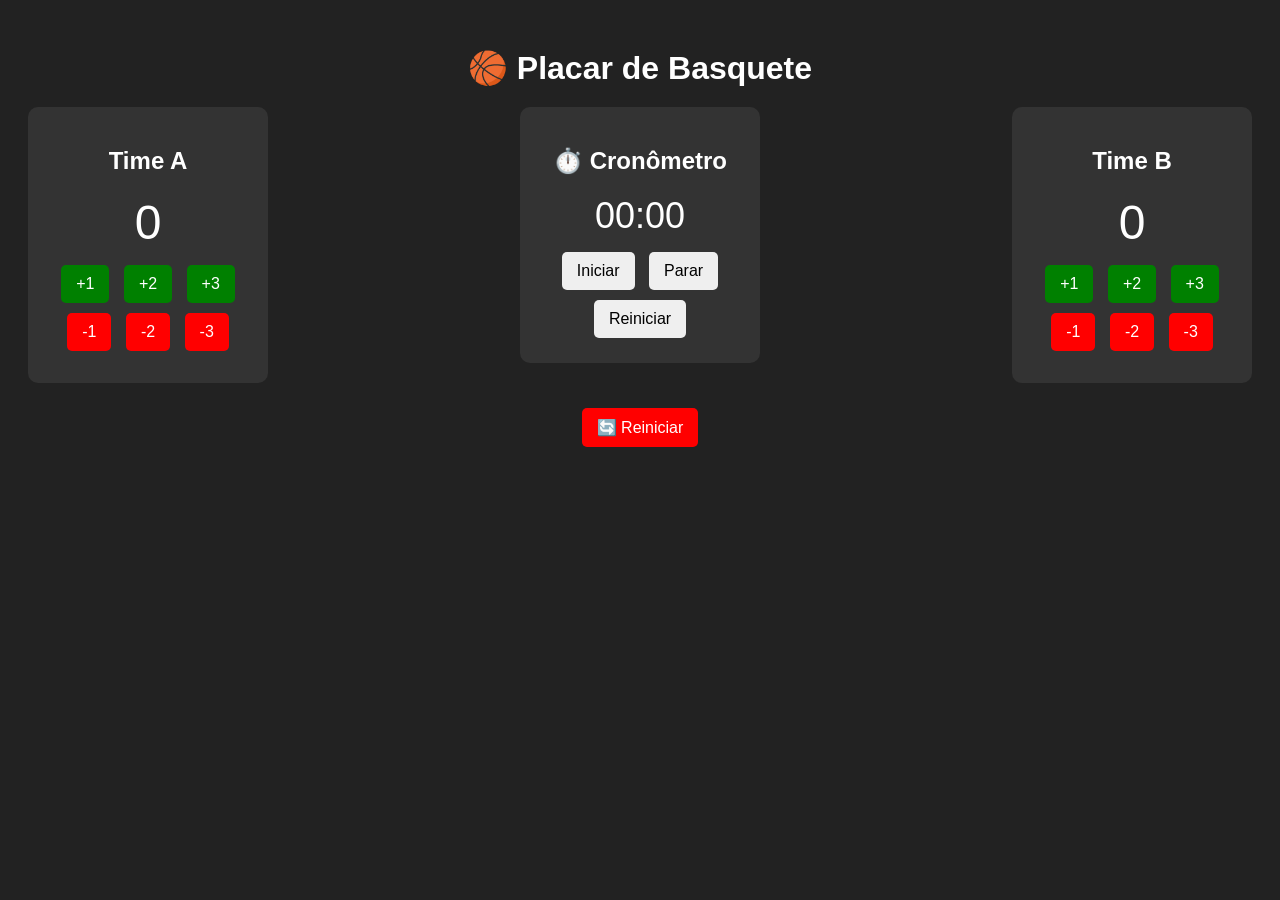
==== placarB.html @ 94d16801 "Cronometro e diminuição do placar" ====
<!DOCTYPE html>
<html lang="pt-BR">
<head>
<meta charset="UTF-8">
<meta name="viewport" content="width=device-width, initial-scale=1.0">
<title>Placar de Basquete</title>
<style>
    body {
        font-family: Arial, sans-serif;
        background: #222;
        color: white;
        text-align: center;
        padding: 20px;
    }
    h1 {
        margin-bottom: 20px;
    }
    .scoreboard {
        display: flex;
        justify-content: center;
        gap: 50px;
        margin-bottom: 20px;
    }
    .team {
        background: #333;
        padding: 20px;
        border-radius: 10px;
        width: 200px;
    }
    .score {
        font-size: 48px;
        margin: 10px 0;
    }
    button {
        margin: 5px;
        padding: 10px 15px;
        font-size: 16px;
        border: none;
        border-radius: 5px;
        cursor: pointer;
    }
    button:hover {
        opacity: 0.8;
    }
    .reset {
        background: red;
        color: white;
    }
    .add {
        background: green;
        color: white;
    }
    .remove {
        background: red;
        color: white;
    }
    .timer {
        background: #333;
        padding: 20px;
        border-radius: 10px;
        width: 200px;
        margin: 0 auto 20px;
    }
    #timer {
        font-size: 36px;
        margin: 10px 0;
    }
    
</style>
</head>
<body>

<h1>🏀 Placar de Basquete</h1>
<div class="scoreboard">
    <div class="team" id="teamA">
        <h2>Time A</h2>
        <div class="score" id="scoreA">0</div>
        <button class="add" onclick="addPoints('A', 1)">+1</button>
        <button class="add" onclick="addPoints('A', 2)">+2</button>
        <button class="add" onclick="addPoints('A', 3)">+3</button>
        <button class="remove" onclick="addPoints('A', -1)">-1</button>
        <button class="remove" onclick="addPoints('A', -2)">-2</button>
        <button class="remove" onclick="addPoints('A', -3)">-3</button>
    </div>

<div class="timer">
    <h2>⏱️ Cronômetro</h2>
    <div id="timer">00:00</div>
    <button onclick="startTimer()">Iniciar</button>
    <button onclick="stopTimer()">Parar</button>
    <button onclick="resetTimer()">Reiniciar</button>
</div>

    <div class="team" id="teamB">
        <h2>Time B</h2>
        <div class="score" id="scoreB">0</div>
        <button class="add" onclick="addPoints('B', 1)">+1</button>
        <button class="add" onclick="addPoints('B', 2)">+2</button>
        <button class="add" onclick="addPoints('B', 3)">+3</button> 
        <button class="remove" onclick="addPoints('B', -1)">-1</button>
        <button class="remove" onclick="addPoints('B', -2)">-2</button>
        <button class="remove" onclick="addPoints('B', -3)">-3</button>
    </div>
</div>

<button class="reset" onclick="resetScore()">🔄 Reiniciar</button>

<script>
    // Placar inicial
    let scoreA = 0;
    let scoreB = 0;

    // Função para adicionar pontos
    function addPoints(team, points) {
        if (team === 'A' && scoreA + points >= 0) {
            scoreA += points;
            document.getElementById('scoreA').textContent = scoreA;
        } else if (team === 'B' && scoreB + points >= 0) {
            scoreB += points;
            document.getElementById('scoreB').textContent = scoreB;
        }
    }

    // Função para reiniciar o placar
    function resetScore() {
        scoreA = 0;
        scoreB = 0;
        document.getElementById('scoreA').textContent = scoreA;
        document.getElementById('scoreB').textContent = scoreB;
    }

    function startTimer() {
        if (!timerInterval) {
            timerInterval = setInterval(updateTimer, 1000);
        }
    }
    function stopTimer() {
        clearInterval(timerInterval);
        timerInterval = null;
    }
    function resetTimer() {
        stopTimer();
        timerSeconds = 0;
        document.getElementById('timer').textContent = '00:00';
    }   
    let timerInterval = null;
    let timerSeconds = 0;
    function updateTimer() {
        timerSeconds++;
        const minutes = Math.floor(timerSeconds / 60).toString().padStart(2, '0');
        const seconds = (timerSeconds % 60).toString().padStart(2, '0');
        document.getElementById('timer').textContent = `${minutes}:${seconds}`;
    }

</script>

</body>
</html>
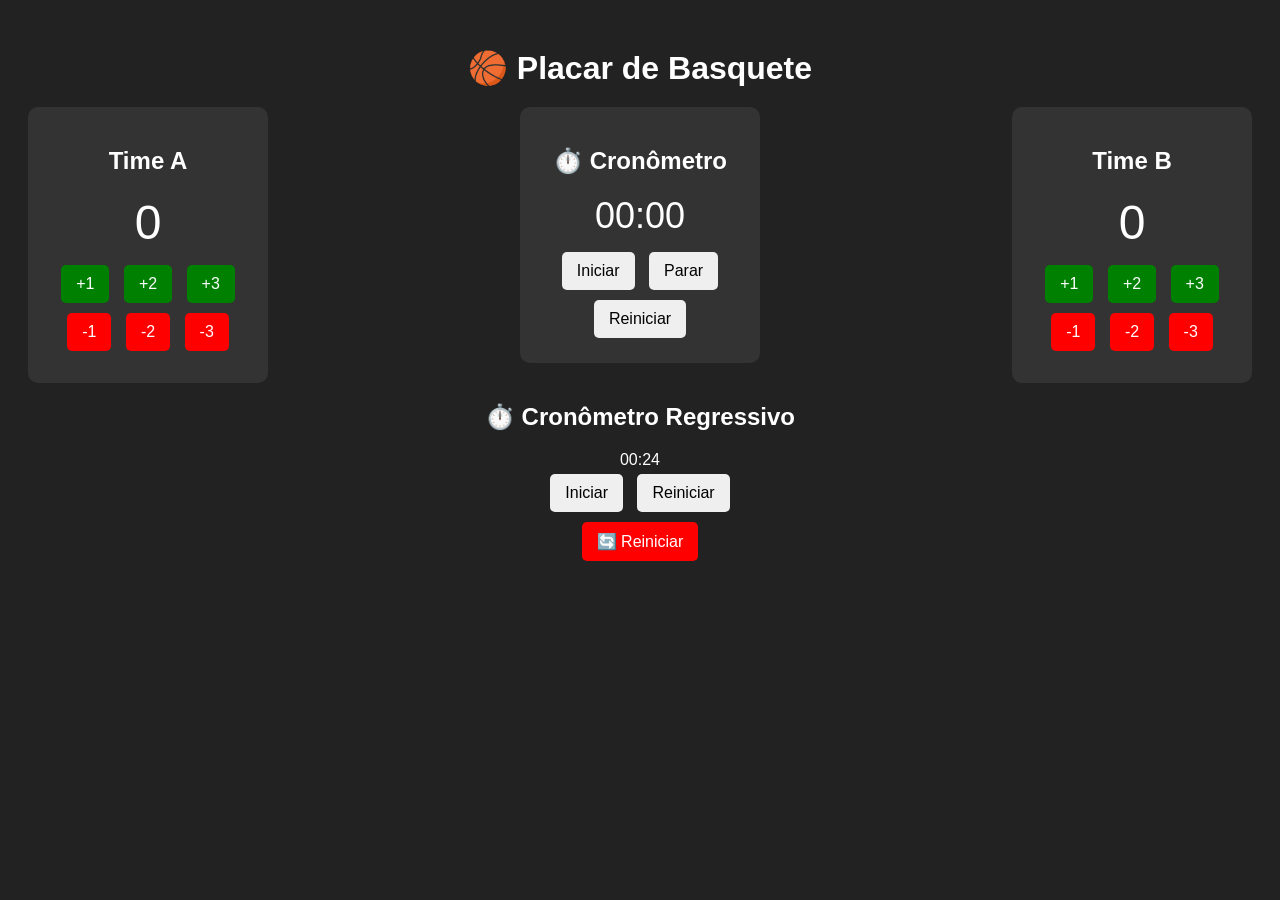
==== commit 8ae1b7a9: "Adicionar cronometo regressivo" ====
--- a/placarB.html
+++ b/placarB.html
@@ -1,158 +1,218 @@
 <!DOCTYPE html>
 <html lang="pt-BR">
+
 <head>
-<meta charset="UTF-8">
-<meta name="viewport" content="width=device-width, initial-scale=1.0">
-<title>Placar de Basquete</title>
-<style>
-    body {
-        font-family: Arial, sans-serif;
-        background: #222;
-        color: white;
-        text-align: center;
-        padding: 20px;
-    }
-    h1 {
-        margin-bottom: 20px;
-    }
-    .scoreboard {
-        display: flex;
-        justify-content: center;
-        gap: 50px;
-        margin-bottom: 20px;
-    }
-    .team {
-        background: #333;
-        padding: 20px;
-        border-radius: 10px;
-        width: 200px;
-    }
-    .score {
-        font-size: 48px;
-        margin: 10px 0;
-    }
-    button {
-        margin: 5px;
-        padding: 10px 15px;
-        font-size: 16px;
-        border: none;
-        border-radius: 5px;
-        cursor: pointer;
-    }
-    button:hover {
-        opacity: 0.8;
-    }
-    .reset {
-        background: red;
-        color: white;
-    }
-    .add {
-        background: green;
-        color: white;
-    }
-    .remove {
-        background: red;
-        color: white;
-    }
-    .timer {
-        background: #333;
-        padding: 20px;
-        border-radius: 10px;
-        width: 200px;
-        margin: 0 auto 20px;
-    }
-    #timer {
-        font-size: 36px;
-        margin: 10px 0;
-    }
-    
-</style>
+    <meta charset="UTF-8">
+    <meta name="viewport" content="width=device-width, initial-scale=1.0">
+    <title>Placar de Basquete</title>
+    <style>
+        body {
+            font-family: Arial, sans-serif;
+            background: #222;
+            color: white;
+            text-align: center;
+            padding: 20px;
+        }
+
+        h1 {
+            margin-bottom: 20px;
+        }
+
+        .scoreboard {
+            display: flex;
+            justify-content: center;
+            gap: 50px;
+            margin-bottom: 20px;
+        }
+
+        .team {
+            background: #333;
+            padding: 20px;
+            border-radius: 10px;
+            width: 200px;
+        }
+
+        .score {
+            font-size: 48px;
+            margin: 10px 0;
+        }
+
+        button {
+            margin: 5px;
+            padding: 10px 15px;
+            font-size: 16px;
+            border: none;
+            border-radius: 5px;
+            cursor: pointer;
+        }
+
+        button:hover {
+            opacity: 0.8;
+        }
+
+        .reset {
+            background: red;
+            color: white;
+        }
+
+        .add {
+            background: green;
+            color: white;
+        }
+
+        .remove {
+            background: red;
+            color: white;
+        }
+
+        .timer {
+            background: #333;
+            padding: 20px;
+            border-radius: 10px;
+            width: 200px;
+            margin: 0 auto 20px;
+        }
+
+        #timer {
+            font-size: 36px;
+            margin: 10px 0;
+        }
+    </style>
 </head>
+
 <body>
 
-<h1>🏀 Placar de Basquete</h1>
-<div class="scoreboard">
-    <div class="team" id="teamA">
-        <h2>Time A</h2>
-        <div class="score" id="scoreA">0</div>
-        <button class="add" onclick="addPoints('A', 1)">+1</button>
-        <button class="add" onclick="addPoints('A', 2)">+2</button>
-        <button class="add" onclick="addPoints('A', 3)">+3</button>
-        <button class="remove" onclick="addPoints('A', -1)">-1</button>
-        <button class="remove" onclick="addPoints('A', -2)">-2</button>
-        <button class="remove" onclick="addPoints('A', -3)">-3</button>
+    <h1>🏀 Placar de Basquete</h1>
+    <div class="scoreboard">
+        <div class="team" id="teamA">
+            <h2>Time A</h2>
+            <div class="score" id="scoreA">0</div>
+            <button class="add" onclick="addPoints('A', 1)">+1</button>
+            <button class="add" onclick="addPoints('A', 2)">+2</button>
+            <button class="add" onclick="addPoints('A', 3)">+3</button>
+            <button class="remove" onclick="addPoints('A', -1)">-1</button>
+            <button class="remove" onclick="addPoints('A', -2)">-2</button>
+            <button class="remove" onclick="addPoints('A', -3)">-3</button>
+        </div>
+
+        <div class="timer">
+            <h2>⏱️ Cronômetro</h2>
+            <div id="timer">00:00</div>
+            <button onclick="startTimer()">Iniciar</button>
+            <button onclick="stopTimer()">Parar</button>
+            <button onclick="resetTimer()">Reiniciar</button>
+        </div>
+
+        <div class="team" id="teamB">
+            <h2>Time B</h2>
+            <div class="score" id="scoreB">0</div>
+            <button class="add" onclick="addPoints('B', 1)">+1</button>
+            <button class="add" onclick="addPoints('B', 2)">+2</button>
+            <button class="add" onclick="addPoints('B', 3)">+3</button>
+            <button class="remove" onclick="addPoints('B', -1)">-1</button>
+            <button class="remove" onclick="addPoints('B', -2)">-2</button>
+            <button class="remove" onclick="addPoints('B', -3)">-3</button>
+        </div>
+
+
     </div>
-
-<div class="timer">
-    <h2>⏱️ Cronômetro</h2>
-    <div id="timer">00:00</div>
-    <button onclick="startTimer()">Iniciar</button>
-    <button onclick="stopTimer()">Parar</button>
-    <button onclick="resetTimer()">Reiniciar</button>
-</div>
-
-    <div class="team" id="teamB">
-        <h2>Time B</h2>
-        <div class="score" id="scoreB">0</div>
-        <button class="add" onclick="addPoints('B', 1)">+1</button>
-        <button class="add" onclick="addPoints('B', 2)">+2</button>
-        <button class="add" onclick="addPoints('B', 3)">+3</button> 
-        <button class="remove" onclick="addPoints('B', -1)">-1</button>
-        <button class="remove" onclick="addPoints('B', -2)">-2</button>
-        <button class="remove" onclick="addPoints('B', -3)">-3</button>
+    <div class="cronometro-regressivo24">
+        <h2>⏱️ Cronômetro Regressivo</h2>
+        <div id="timer-regressivo">00:24</div>
+        <button id="toggle-timer-regressivo" onclick="toggleTimerRegressivo()">Iniciar</button>
+        <button onclick="resetTimerRegressivo()">Reiniciar</button>
+
     </div>
-</div>
-
-<button class="reset" onclick="resetScore()">🔄 Reiniciar</button>
-
-<script>
-    // Placar inicial
-    let scoreA = 0;
-    let scoreB = 0;
-
-    // Função para adicionar pontos
-    function addPoints(team, points) {
-        if (team === 'A' && scoreA + points >= 0) {
-            scoreA += points;
+    <button class="reset" onclick="resetScore()">🔄 Reiniciar</button>
+
+    <script>
+        // Placar inicial
+        let scoreA = 0;
+        let scoreB = 0;
+
+        // Função para adicionar pontos
+        function addPoints(team, points) {
+            if (team === 'A' && scoreA + points >= 0) {
+                scoreA += points;
+                document.getElementById('scoreA').textContent = scoreA;
+            } else if (team === 'B' && scoreB + points >= 0) {
+                scoreB += points;
+                document.getElementById('scoreB').textContent = scoreB;
+            }
+        }
+
+        // Função para reiniciar o placar
+        function resetScore() {
+            scoreA = 0;
+            scoreB = 0;
             document.getElementById('scoreA').textContent = scoreA;
-        } else if (team === 'B' && scoreB + points >= 0) {
-            scoreB += points;
             document.getElementById('scoreB').textContent = scoreB;
         }
-    }
-
-    // Função para reiniciar o placar
-    function resetScore() {
-        scoreA = 0;
-        scoreB = 0;
-        document.getElementById('scoreA').textContent = scoreA;
-        document.getElementById('scoreB').textContent = scoreB;
-    }
-
-    function startTimer() {
-        if (!timerInterval) {
-            timerInterval = setInterval(updateTimer, 1000);
-        }
-    }
-    function stopTimer() {
-        clearInterval(timerInterval);
-        timerInterval = null;
-    }
-    function resetTimer() {
-        stopTimer();
-        timerSeconds = 0;
-        document.getElementById('timer').textContent = '00:00';
-    }   
-    let timerInterval = null;
-    let timerSeconds = 0;
-    function updateTimer() {
-        timerSeconds++;
-        const minutes = Math.floor(timerSeconds / 60).toString().padStart(2, '0');
-        const seconds = (timerSeconds % 60).toString().padStart(2, '0');
-        document.getElementById('timer').textContent = `${minutes}:${seconds}`;
-    }
-
-</script>
+
+        function startTimer() {
+            if (!timerInterval) {
+                timerInterval = setInterval(updateTimer, 1000);
+            }
+        }
+        function stopTimer() {
+            clearInterval(timerInterval);
+            timerInterval = null;
+        }
+        function resetTimer() {
+            stopTimer();
+            timerSeconds = 0;
+            document.getElementById('timer').textContent = '00:00';
+        }
+        let timerInterval = null;
+        let timerSeconds = 0;
+        function updateTimer() {
+            timerSeconds++;
+            const minutes = Math.floor(timerSeconds / 60).toString().padStart(2, '0');
+            const seconds = (timerSeconds % 60).toString().padStart(2, '0');
+            document.getElementById('timer').textContent = `${minutes}:${seconds}`;
+        }
+        let timerRegressivoInterval = null;
+        let timerRegressivoSeconds = 24;
+        function toggleTimerRegressivo() {
+            const button = document.getElementById('toggle-timer-regressivo');
+            if (timerRegressivoInterval) {
+                stopTimerRegressivo();
+                button.textContent = 'Iniciar';
+            } else if (timerRegressivoSeconds > 0) {
+                timerRegressivoInterval = setInterval(updateTimerRegressivo, 1000);
+                button.textContent = 'Parar';
+            }
+        }
+        function stopTimerRegressivo() {
+            clearInterval(timerRegressivoInterval);
+            timerRegressivoInterval = null;
+        }
+        function resetTimerRegressivo() {
+            stopTimerRegressivo();
+            timerRegressivoSeconds = 24;
+            document.getElementById('timer-regressivo').textContent = '00:24';
+            document.getElementById('toggle-timer-regressivo').textContent = 'Iniciar';
+        }
+        function updateTimerRegressivo() {
+            if (timerRegressivoSeconds <= 0) {
+                stopTimerRegressivo();
+                document.getElementById('toggle-timer-regressivo').textContent = 'Iniciar';
+                alert('Tempo esgotado!');
+                return;
+            }
+            timerRegressivoSeconds--;
+            const minutes = Math.floor(timerRegressivoSeconds / 60).toString().padStart(2, '0');
+            const seconds = (timerRegressivoSeconds % 60).toString().padStart(2, '0');
+            document.getElementById('timer-regressivo').textContent = `${minutes}:${seconds}`;
+            if (timerRegressivoSeconds === 0) {
+                stopTimerRegressivo();
+                document.getElementById('toggle-timer-regressivo').textContent = 'Iniciar';
+                alert('Tempo esgotado!');
+            }
+        }
+
+    </script>
 
 </body>
+
 </html>
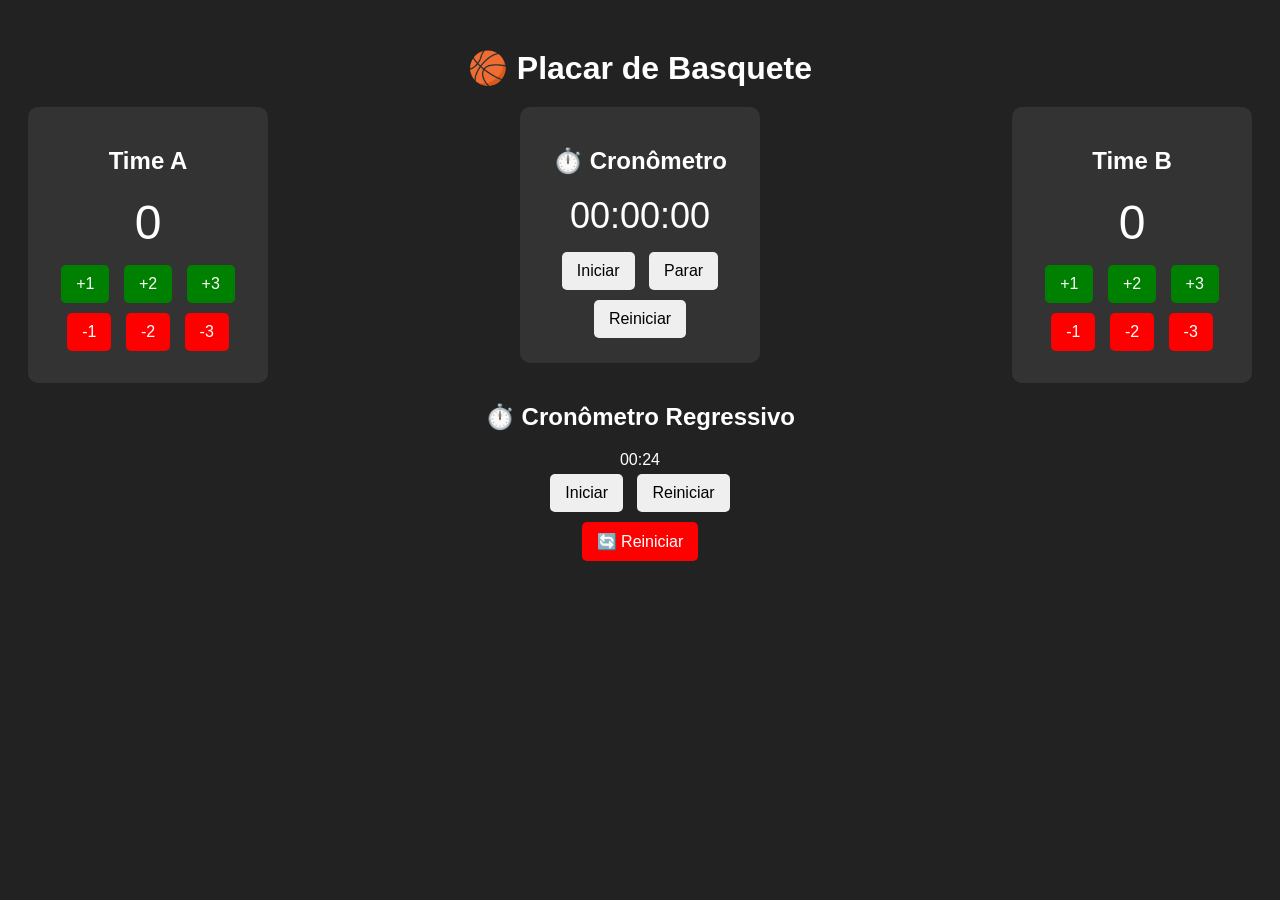
==== commit e52fb26e: "Adição de hora no cronometro" ====
--- a/placarB.html
+++ b/placarB.html
@@ -97,7 +97,7 @@
 
         <div class="timer">
             <h2>⏱️ Cronômetro</h2>
-            <div id="timer">00:00</div>
+            <div id="timer">00:00:00</div>
             <button onclick="startTimer()">Iniciar</button>
             <button onclick="stopTimer()">Parar</button>
             <button onclick="resetTimer()">Reiniciar</button>
@@ -161,15 +161,16 @@
         function resetTimer() {
             stopTimer();
             timerSeconds = 0;
-            document.getElementById('timer').textContent = '00:00';
+            document.getElementById('timer').textContent = '00:00:00';
         }
         let timerInterval = null;
         let timerSeconds = 0;
         function updateTimer() {
             timerSeconds++;
+            const hours = Math.floor(timerSeconds / 3600).toString().padStart(2, '0');
             const minutes = Math.floor(timerSeconds / 60).toString().padStart(2, '0');
             const seconds = (timerSeconds % 60).toString().padStart(2, '0');
-            document.getElementById('timer').textContent = `${minutes}:${seconds}`;
+            document.getElementById('timer').textContent = `${hours}:${minutes}:${seconds}`;
         }
         let timerRegressivoInterval = null;
         let timerRegressivoSeconds = 24;
@@ -194,21 +195,13 @@
             document.getElementById('toggle-timer-regressivo').textContent = 'Iniciar';
         }
         function updateTimerRegressivo() {
-            if (timerRegressivoSeconds <= 0) {
-                stopTimerRegressivo();
-                document.getElementById('toggle-timer-regressivo').textContent = 'Iniciar';
-                alert('Tempo esgotado!');
-                return;
-            }
             timerRegressivoSeconds--;
+            if (timerRegressivoSeconds < 0) {
+                timerRegressivoSeconds = 24;
+            }
             const minutes = Math.floor(timerRegressivoSeconds / 60).toString().padStart(2, '0');
             const seconds = (timerRegressivoSeconds % 60).toString().padStart(2, '0');
             document.getElementById('timer-regressivo').textContent = `${minutes}:${seconds}`;
-            if (timerRegressivoSeconds === 0) {
-                stopTimerRegressivo();
-                document.getElementById('toggle-timer-regressivo').textContent = 'Iniciar';
-                alert('Tempo esgotado!');
-            }
         }
 
     </script>
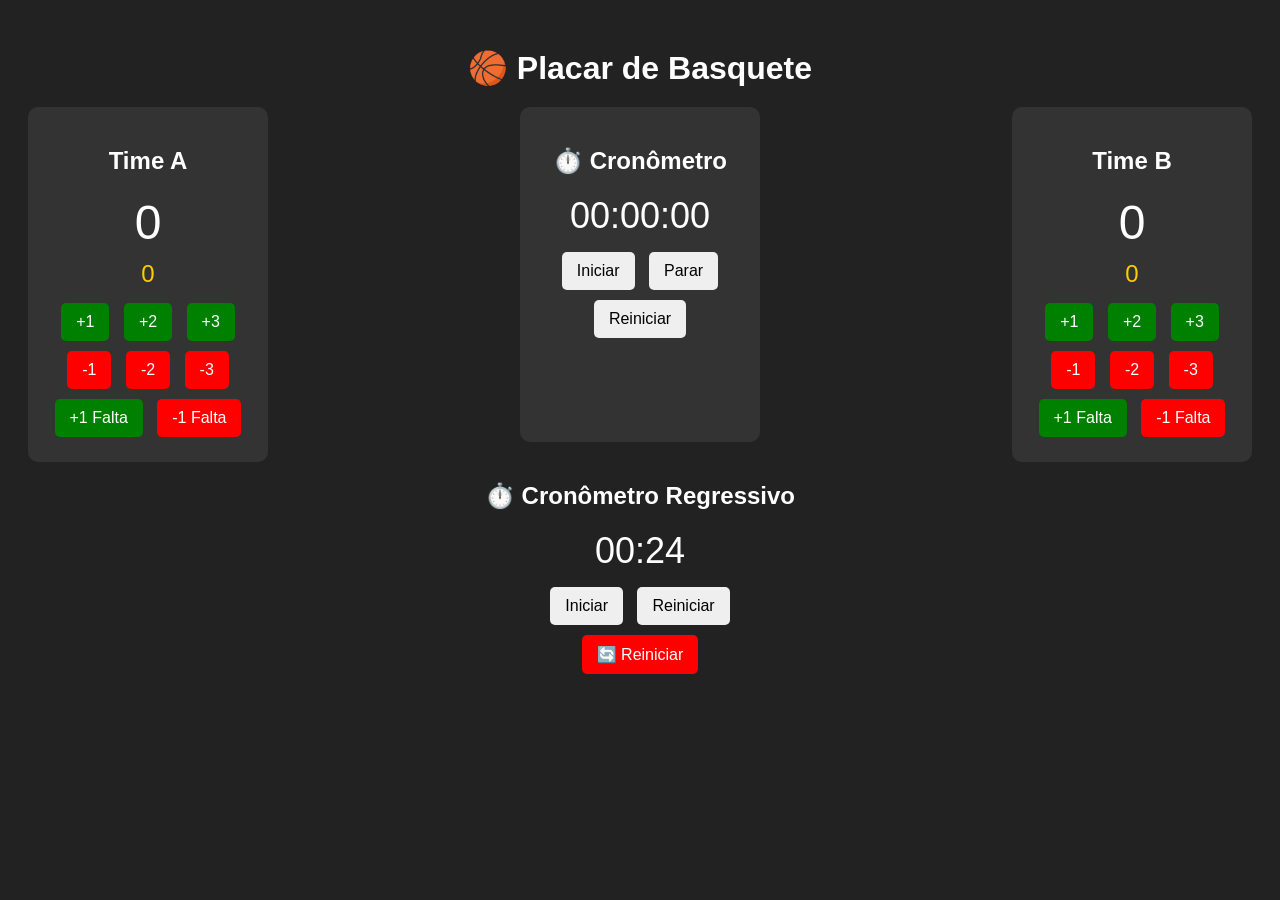
==== commit 78655ea4: "Refactor HTML structure and add accessibility features; create separate CSS and JavaScript files for" ====
--- a/placarB.html
+++ b/placarB.html
@@ -5,79 +5,7 @@
     <meta charset="UTF-8">
     <meta name="viewport" content="width=device-width, initial-scale=1.0">
     <title>Placar de Basquete</title>
-    <style>
-        body {
-            font-family: Arial, sans-serif;
-            background: #222;
-            color: white;
-            text-align: center;
-            padding: 20px;
-        }
-
-        h1 {
-            margin-bottom: 20px;
-        }
-
-        .scoreboard {
-            display: flex;
-            justify-content: center;
-            gap: 50px;
-            margin-bottom: 20px;
-        }
-
-        .team {
-            background: #333;
-            padding: 20px;
-            border-radius: 10px;
-            width: 200px;
-        }
-
-        .score {
-            font-size: 48px;
-            margin: 10px 0;
-        }
-
-        button {
-            margin: 5px;
-            padding: 10px 15px;
-            font-size: 16px;
-            border: none;
-            border-radius: 5px;
-            cursor: pointer;
-        }
-
-        button:hover {
-            opacity: 0.8;
-        }
-
-        .reset {
-            background: red;
-            color: white;
-        }
-
-        .add {
-            background: green;
-            color: white;
-        }
-
-        .remove {
-            background: red;
-            color: white;
-        }
-
-        .timer {
-            background: #333;
-            padding: 20px;
-            border-radius: 10px;
-            width: 200px;
-            margin: 0 auto 20px;
-        }
-
-        #timer {
-            font-size: 36px;
-            margin: 10px 0;
-        }
-    </style>
+    <link rel="stylesheet" href="styles.css">
 </head>
 
 <body>
@@ -85,126 +13,52 @@
     <h1>🏀 Placar de Basquete</h1>
     <div class="scoreboard">
         <div class="team" id="teamA">
-            <h2>Time A</h2>
-            <div class="score" id="scoreA">0</div>
-            <button class="add" onclick="addPoints('A', 1)">+1</button>
-            <button class="add" onclick="addPoints('A', 2)">+2</button>
-            <button class="add" onclick="addPoints('A', 3)">+3</button>
-            <button class="remove" onclick="addPoints('A', -1)">-1</button>
-            <button class="remove" onclick="addPoints('A', -2)">-2</button>
-            <button class="remove" onclick="addPoints('A', -3)">-3</button>
+            <h2 id="teamA-name" class="team-name" onclick="editTeamName('A')" role="button" tabindex="0">Time A</h2>
+            <input id="teamA-input" class="team-name-input" type="text" onkeydown="handleTeamNameKey(event, 'A')" onblur="saveTeamName('A')" aria-label="Editar nome do Time A" />
+            <div class="score" id="scoreA" aria-label="Pontuação do Time A">0</div>
+            <div class="fouls" id="foulsA" aria-label="Faltas do Time A">0</div>
+            <button class="add" onclick="addPoints('A', 1)" aria-label="Adicionar 1 ponto ao Time A">+1</button>
+            <button class="add" onclick="addPoints('A', 2)" aria-label="Adicionar 2 pontos ao Time A">+2</button>
+            <button class="add" onclick="addPoints('A', 3)" aria-label="Adicionar 3 pontos ao Time A">+3</button>
+            <button class="remove" onclick="addPoints('A', -1)" aria-label="Remover 1 ponto do Time A">-1</button>
+            <button class="remove" onclick="addPoints('A', -2)" aria-label="Remover 2 pontos do Time A">-2</button>
+            <button class="remove" onclick="addPoints('A', -3)" aria-label="Remover 3 pontos do Time A">-3</button>
+            <button class="add" onclick="addFouls('A', 1)" aria-label="Adicionar 1 falta ao Time A">+1 Falta</button>
+            <button class="remove" onclick="addFouls('A', -1)" aria-label="Remover 1 falta do Time A">-1 Falta</button>
         </div>
 
         <div class="timer">
             <h2>⏱️ Cronômetro</h2>
-            <div id="timer">00:00:00</div>
-            <button onclick="startTimer()">Iniciar</button>
-            <button onclick="stopTimer()">Parar</button>
-            <button onclick="resetTimer()">Reiniciar</button>
+            <div id="timer" aria-label="Tempo decorrido">00:00:00</div>
+            <button onclick="startTimer()" aria-label="Iniciar cronômetro">Iniciar</button>
+            <button onclick="stopTimer()" aria-label="Parar cronômetro">Parar</button>
+            <button onclick="resetTimer()" aria-label="Reiniciar cronômetro">Reiniciar</button>
         </div>
 
         <div class="team" id="teamB">
-            <h2>Time B</h2>
-            <div class="score" id="scoreB">0</div>
-            <button class="add" onclick="addPoints('B', 1)">+1</button>
-            <button class="add" onclick="addPoints('B', 2)">+2</button>
-            <button class="add" onclick="addPoints('B', 3)">+3</button>
-            <button class="remove" onclick="addPoints('B', -1)">-1</button>
-            <button class="remove" onclick="addPoints('B', -2)">-2</button>
-            <button class="remove" onclick="addPoints('B', -3)">-3</button>
+            <h2 id="teamB-name" class="team-name" onclick="editTeamName('B')" role="button" tabindex="0">Time B</h2>
+            <input id="teamB-input" class="team-name-input" type="text" onkeydown="handleTeamNameKey(event, 'B')" onblur="saveTeamName('B')" aria-label="Editar nome do Time B" />
+            <div class="score" id="scoreB" aria-label="Pontuação do Time B">0</div>
+            <div class="fouls" id="foulsB" aria-label="Faltas do Time B">0</div>
+            <button class="add" onclick="addPoints('B', 1)" aria-label="Adicionar 1 ponto ao Time B">+1</button>
+            <button class="add" onclick="addPoints('B', 2)" aria-label="Adicionar 2 pontos ao Time B">+2</button>
+            <button class="add" onclick="addPoints('B', 3)" aria-label="Adicionar 3 pontos ao Time B">+3</button>
+            <button class="remove" onclick="addPoints('B', -1)" aria-label="Remover 1 ponto do Time B">-1</button>
+            <button class="remove" onclick="addPoints('B', -2)" aria-label="Remover 2 pontos do Time B">-2</button>
+            <button class="remove" onclick="addPoints('B', -3)" aria-label="Remover 3 pontos do Time B">-3</button>
+            <button class="add" onclick="addFouls('B', 1)" aria-label="Adicionar 1 falta ao Time B">+1 Falta</button>
+            <button class="remove" onclick="addFouls('B', -1)" aria-label="Remover 1 falta do Time B">-1 Falta</button>
         </div>
-
-
     </div>
     <div class="cronometro-regressivo24">
         <h2>⏱️ Cronômetro Regressivo</h2>
-        <div id="timer-regressivo">00:24</div>
-        <button id="toggle-timer-regressivo" onclick="toggleTimerRegressivo()">Iniciar</button>
-        <button onclick="resetTimerRegressivo()">Reiniciar</button>
+        <div id="timer-regressivo" aria-label="Tempo restante">00:24</div>
+        <button id="toggle-timer-regressivo" onclick="toggleTimerRegressivo()" aria-label="Alternar cronômetro regressivo">Iniciar</button>
+        <button onclick="resetTimerRegressivo()" aria-label="Reiniciar cronômetro regressivo">Reiniciar</button>
+    </div>
+    <button class="reset" onclick="resetScore()" aria-label="Reiniciar placar">🔄 Reiniciar</button>
 
-    </div>
-    <button class="reset" onclick="resetScore()">🔄 Reiniciar</button>
-
-    <script>
-        // Placar inicial
-        let scoreA = 0;
-        let scoreB = 0;
-
-        // Função para adicionar pontos
-        function addPoints(team, points) {
-            if (team === 'A' && scoreA + points >= 0) {
-                scoreA += points;
-                document.getElementById('scoreA').textContent = scoreA;
-            } else if (team === 'B' && scoreB + points >= 0) {
-                scoreB += points;
-                document.getElementById('scoreB').textContent = scoreB;
-            }
-        }
-
-        // Função para reiniciar o placar
-        function resetScore() {
-            scoreA = 0;
-            scoreB = 0;
-            document.getElementById('scoreA').textContent = scoreA;
-            document.getElementById('scoreB').textContent = scoreB;
-        }
-
-        function startTimer() {
-            if (!timerInterval) {
-                timerInterval = setInterval(updateTimer, 1000);
-            }
-        }
-        function stopTimer() {
-            clearInterval(timerInterval);
-            timerInterval = null;
-        }
-        function resetTimer() {
-            stopTimer();
-            timerSeconds = 0;
-            document.getElementById('timer').textContent = '00:00:00';
-        }
-        let timerInterval = null;
-        let timerSeconds = 0;
-        function updateTimer() {
-            timerSeconds++;
-            const hours = Math.floor(timerSeconds / 3600).toString().padStart(2, '0');
-            const minutes = Math.floor(timerSeconds / 60).toString().padStart(2, '0');
-            const seconds = (timerSeconds % 60).toString().padStart(2, '0');
-            document.getElementById('timer').textContent = `${hours}:${minutes}:${seconds}`;
-        }
-        let timerRegressivoInterval = null;
-        let timerRegressivoSeconds = 24;
-        function toggleTimerRegressivo() {
-            const button = document.getElementById('toggle-timer-regressivo');
-            if (timerRegressivoInterval) {
-                stopTimerRegressivo();
-                button.textContent = 'Iniciar';
-            } else if (timerRegressivoSeconds > 0) {
-                timerRegressivoInterval = setInterval(updateTimerRegressivo, 1000);
-                button.textContent = 'Parar';
-            }
-        }
-        function stopTimerRegressivo() {
-            clearInterval(timerRegressivoInterval);
-            timerRegressivoInterval = null;
-        }
-        function resetTimerRegressivo() {
-            stopTimerRegressivo();
-            timerRegressivoSeconds = 24;
-            document.getElementById('timer-regressivo').textContent = '00:24';
-            document.getElementById('toggle-timer-regressivo').textContent = 'Iniciar';
-        }
-        function updateTimerRegressivo() {
-            timerRegressivoSeconds--;
-            if (timerRegressivoSeconds < 0) {
-                timerRegressivoSeconds = 24;
-            }
-            const minutes = Math.floor(timerRegressivoSeconds / 60).toString().padStart(2, '0');
-            const seconds = (timerRegressivoSeconds % 60).toString().padStart(2, '0');
-            document.getElementById('timer-regressivo').textContent = `${minutes}:${seconds}`;
-        }
-
-    </script>
+    <script src="script.js"></script>
 
 </body>
 
--- a/styles.css
+++ b/styles.css
@@ -0,0 +1,100 @@
+body {
+    font-family: Arial, sans-serif;
+    background: #222;
+    color: white;
+    text-align: center;
+    padding: 20px;
+}
+
+h1 {
+    margin-bottom: 20px;
+}
+
+.scoreboard {
+    display: flex;
+    justify-content: center;
+    gap: 50px;
+    margin-bottom: 20px;
+}
+
+.team {
+    background: #333;
+    padding: 20px;
+    border-radius: 10px;
+    width: 200px;
+}
+
+.team-name {
+    cursor: pointer;
+}
+
+.team-name-input {
+    display: none;
+    width: 100%;
+    padding: 8px;
+    margin-top: 10px;
+    font-size: 16px;
+    border-radius: 5px;
+    border: none;
+}
+
+.score {
+    font-size: 48px;
+    margin: 10px 0;
+}
+
+.fouls {
+    font-size: 24px;
+    margin: 10px 0;
+    color: #ffcc00;
+}
+
+button {
+    margin: 5px;
+    padding: 10px 15px;
+    font-size: 16px;
+    border: none;
+    border-radius: 5px;
+    cursor: pointer;
+}
+
+button:hover {
+    opacity: 0.8;
+}
+
+.reset {
+    background: red;
+    color: white;
+}
+
+.add {
+    background: green;
+    color: white;
+}
+
+.remove {
+    background: red;
+    color: white;
+}
+
+.timer {
+    background: #333;
+    padding: 20px;
+    border-radius: 10px;
+    width: 200px;
+    margin: 0 auto 20px;
+}
+
+#timer {
+    font-size: 36px;
+    margin: 10px 0;
+}
+
+.cronometro-regressivo24 {
+    margin-top: 20px;
+}
+
+#timer-regressivo {
+    font-size: 36px;
+    margin: 10px 0;
+}
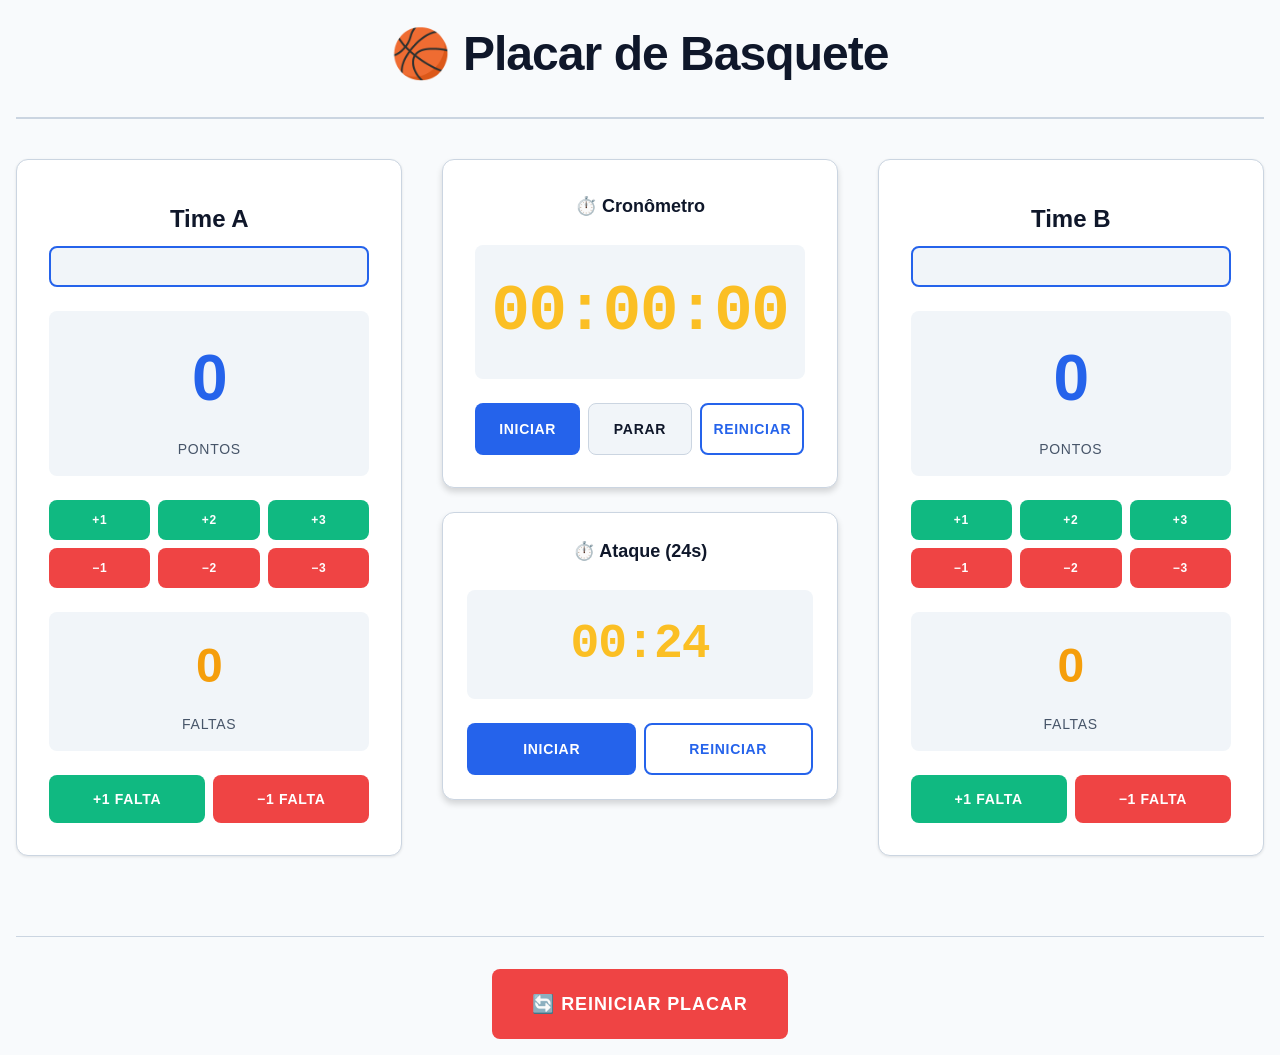
==== commit 9e60d7cd: "Refactor HTML structure for scoreboard and timers; enhance accessibility and styling with CSS variab" ====
--- a/placarB.html
+++ b/placarB.html
@@ -1,65 +1,132 @@
 <!DOCTYPE html>
 <html lang="pt-BR">
+  <head>
+    <meta charset="UTF-8" />
+    <meta name="viewport" content="width=device-width, initial-scale=1.0" />
+    <meta name="description" content="Placar digital profissional para jogos de basquete com cronômetro e controle de faltas" />
+    <title>Placar Basquete ETC</title>
+    <link rel="stylesheet" href="styles.css" />
+  </head>
 
-<head>
-    <meta charset="UTF-8">
-    <meta name="viewport" content="width=device-width, initial-scale=1.0">
-    <title>Placar de Basquete</title>
-    <link rel="stylesheet" href="styles.css">
-</head>
+  <body>
+    <div class="app-container">
+      <header class="app-header">
+        <h1 class="app-title">🏀 Placar de Basquete</h1>
+      </header>
 
-<body>
+      <main class="app-main">
+        <!-- Scoreboard Section -->
+        <section class="scoreboard" role="region" aria-label="Placar de pontuação">
+          <!-- Team A -->
+          <article class="team-card" id="teamA">
+            <div class="team-card__header">
+              <h2 class="team-card__title" id="teamA-name" onclick="editTeamName('A')" role="button" tabindex="0">Time A</h2>
+              <input
+                id="teamA-input"
+                class="team-card__input"
+                type="text"
+                aria-label="Editar nome do Time A"
+                onkeydown="handleTeamNameKey(event, 'A')"
+                onblur="saveTeamName('A')"
+              />
+            </div>
 
-    <h1>🏀 Placar de Basquete</h1>
-    <div class="scoreboard">
-        <div class="team" id="teamA">
-            <h2 id="teamA-name" class="team-name" onclick="editTeamName('A')" role="button" tabindex="0">Time A</h2>
-            <input id="teamA-input" class="team-name-input" type="text" onkeydown="handleTeamNameKey(event, 'A')" onblur="saveTeamName('A')" aria-label="Editar nome do Time A" />
-            <div class="score" id="scoreA" aria-label="Pontuação do Time A">0</div>
-            <div class="fouls" id="foulsA" aria-label="Faltas do Time A">0</div>
-            <button class="add" onclick="addPoints('A', 1)" aria-label="Adicionar 1 ponto ao Time A">+1</button>
-            <button class="add" onclick="addPoints('A', 2)" aria-label="Adicionar 2 pontos ao Time A">+2</button>
-            <button class="add" onclick="addPoints('A', 3)" aria-label="Adicionar 3 pontos ao Time A">+3</button>
-            <button class="remove" onclick="addPoints('A', -1)" aria-label="Remover 1 ponto do Time A">-1</button>
-            <button class="remove" onclick="addPoints('A', -2)" aria-label="Remover 2 pontos do Time A">-2</button>
-            <button class="remove" onclick="addPoints('A', -3)" aria-label="Remover 3 pontos do Time A">-3</button>
-            <button class="add" onclick="addFouls('A', 1)" aria-label="Adicionar 1 falta ao Time A">+1 Falta</button>
-            <button class="remove" onclick="addFouls('A', -1)" aria-label="Remover 1 falta do Time A">-1 Falta</button>
-        </div>
+            <div class="team-card__stat">
+              <div class="score" id="scoreA" aria-live="polite" aria-label="Pontuação do Time A">0</div>
+              <p class="score-label">Pontos</p>
+            </div>
 
-        <div class="timer">
-            <h2>⏱️ Cronômetro</h2>
-            <div id="timer" aria-label="Tempo decorrido">00:00:00</div>
-            <button onclick="startTimer()" aria-label="Iniciar cronômetro">Iniciar</button>
-            <button onclick="stopTimer()" aria-label="Parar cronômetro">Parar</button>
-            <button onclick="resetTimer()" aria-label="Reiniciar cronômetro">Reiniciar</button>
-        </div>
+            <div class="team-card__controls controls-points">
+              <button class="btn btn--size-small btn--add" onclick="addPoints('A', 1)" aria-label="Adicionar 1 ponto ao Time A">+1</button>
+              <button class="btn btn--size-small btn--add" onclick="addPoints('A', 2)" aria-label="Adicionar 2 pontos ao Time A">+2</button>
+              <button class="btn btn--size-small btn--add" onclick="addPoints('A', 3)" aria-label="Adicionar 3 pontos ao Time A">+3</button>
+              <button class="btn btn--size-small btn--remove" onclick="addPoints('A', -1)" aria-label="Remover 1 ponto do Time A">−1</button>
+              <button class="btn btn--size-small btn--remove" onclick="addPoints('A', -2)" aria-label="Remover 2 pontos do Time A">−2</button>
+              <button class="btn btn--size-small btn--remove" onclick="addPoints('A', -3)" aria-label="Remover 3 pontos do Time A">−3</button>
+            </div>
 
-        <div class="team" id="teamB">
-            <h2 id="teamB-name" class="team-name" onclick="editTeamName('B')" role="button" tabindex="0">Time B</h2>
-            <input id="teamB-input" class="team-name-input" type="text" onkeydown="handleTeamNameKey(event, 'B')" onblur="saveTeamName('B')" aria-label="Editar nome do Time B" />
-            <div class="score" id="scoreB" aria-label="Pontuação do Time B">0</div>
-            <div class="fouls" id="foulsB" aria-label="Faltas do Time B">0</div>
-            <button class="add" onclick="addPoints('B', 1)" aria-label="Adicionar 1 ponto ao Time B">+1</button>
-            <button class="add" onclick="addPoints('B', 2)" aria-label="Adicionar 2 pontos ao Time B">+2</button>
-            <button class="add" onclick="addPoints('B', 3)" aria-label="Adicionar 3 pontos ao Time B">+3</button>
-            <button class="remove" onclick="addPoints('B', -1)" aria-label="Remover 1 ponto do Time B">-1</button>
-            <button class="remove" onclick="addPoints('B', -2)" aria-label="Remover 2 pontos do Time B">-2</button>
-            <button class="remove" onclick="addPoints('B', -3)" aria-label="Remover 3 pontos do Time B">-3</button>
-            <button class="add" onclick="addFouls('B', 1)" aria-label="Adicionar 1 falta ao Time B">+1 Falta</button>
-            <button class="remove" onclick="addFouls('B', -1)" aria-label="Remover 1 falta do Time B">-1 Falta</button>
-        </div>
+            <div class="team-card__stat">
+              <div class="fouls" id="foulsA" aria-live="polite" aria-label="Faltas do Time A">0</div>
+              <p class="fouls-label">Faltas</p>
+            </div>
+
+            <div class="team-card__controls controls-fouls">
+              <button class="btn btn--size-medium btn--success" onclick="addFouls('A', 1)" aria-label="Adicionar falta ao Time A">+1 Falta</button>
+              <button class="btn btn--size-medium btn--danger" onclick="addFouls('A', -1)" aria-label="Remover falta do Time A">−1 Falta</button>
+            </div>
+          </article>
+
+          <!-- Timer Section -->
+          <div class="timer-section">
+            <!-- Master Timer -->
+            <article class="timer-card">
+              <h2 class="timer-card__title">⏱️ Cronômetro</h2>
+              <div class="timer-display" id="timer" aria-live="polite" aria-label="Tempo decorrido">00:00:00</div>
+              <div class="timer-card__controls">
+                <button class="btn btn--primary" onclick="startTimer()" aria-label="Iniciar cronômetro">Iniciar</button>
+                <button class="btn btn--secondary" onclick="stopTimer()" aria-label="Parar cronômetro">Parar</button>
+                <button class="btn btn--outline" onclick="resetTimer()" aria-label="Reiniciar cronômetro">Reiniciar</button>
+              </div>
+            </article>
+
+            <!-- 24-Second Timer -->
+            <article class="timer-card timer-card--compact">
+              <h2 class="timer-card__title">⏱️ Ataque (24s)</h2>
+              <div class="timer-display timer-display--compact" id="timer-regressivo" aria-live="polite" aria-label="Tempo de ataque restante">00:24</div>
+              <div class="timer-card__controls">
+                <button class="btn btn--primary" id="toggle-timer-regressivo" onclick="toggleTimerRegressivo()" aria-label="Iniciar/Parar temporizador de ataque">Iniciar</button>
+                <button class="btn btn--outline" onclick="resetTimerRegressivo()" aria-label="Reiniciar temporizador de ataque">Reiniciar</button>
+              </div>
+            </article>
+          </div>
+
+          <!-- Team B -->
+          <article class="team-card" id="teamB">
+            <div class="team-card__header">
+              <h2 class="team-card__title" id="teamB-name" onclick="editTeamName('B')" role="button" tabindex="0">Time B</h2>
+              <input
+                id="teamB-input"
+                class="team-card__input"
+                type="text"
+                aria-label="Editar nome do Time B"
+                onkeydown="handleTeamNameKey(event, 'B')"
+                onblur="saveTeamName('B')"
+              />
+            </div>
+
+            <div class="team-card__stat">
+              <div class="score" id="scoreB" aria-live="polite" aria-label="Pontuação do Time B">0</div>
+              <p class="score-label">Pontos</p>
+            </div>
+
+            <div class="team-card__controls controls-points">
+              <button class="btn btn--size-small btn--add" onclick="addPoints('B', 1)" aria-label="Adicionar 1 ponto ao Time B">+1</button>
+              <button class="btn btn--size-small btn--add" onclick="addPoints('B', 2)" aria-label="Adicionar 2 pontos ao Time B">+2</button>
+              <button class="btn btn--size-small btn--add" onclick="addPoints('B', 3)" aria-label="Adicionar 3 pontos ao Time B">+3</button>
+              <button class="btn btn--size-small btn--remove" onclick="addPoints('B', -1)" aria-label="Remover 1 ponto do Time B">−1</button>
+              <button class="btn btn--size-small btn--remove" onclick="addPoints('B', -2)" aria-label="Remover 2 pontos do Time B">−2</button>
+              <button class="btn btn--size-small btn--remove" onclick="addPoints('B', -3)" aria-label="Remover 3 pontos do Time B">−3</button>
+            </div>
+
+            <div class="team-card__stat">
+              <div class="fouls" id="foulsB" aria-live="polite" aria-label="Faltas do Time B">0</div>
+              <p class="fouls-label">Faltas</p>
+            </div>
+
+            <div class="team-card__controls controls-fouls">
+              <button class="btn btn--size-medium btn--success" onclick="addFouls('B', 1)" aria-label="Adicionar falta ao Time B">+1 Falta</button>
+              <button class="btn btn--size-medium btn--danger" onclick="addFouls('B', -1)" aria-label="Remover falta do Time B">−1 Falta</button>
+            </div>
+          </article>
+        </section>
+
+        <!-- Actions Footer -->
+        <footer class="app-footer">
+          <button class="btn btn--large btn--reset" onclick="resetScore()" aria-label="Reiniciar placar completamente">🔄 Reiniciar Placar</button>
+        </footer>
+      </main>
     </div>
-    <div class="cronometro-regressivo24">
-        <h2>⏱️ Cronômetro Regressivo</h2>
-        <div id="timer-regressivo" aria-label="Tempo restante">00:24</div>
-        <button id="toggle-timer-regressivo" onclick="toggleTimerRegressivo()" aria-label="Alternar cronômetro regressivo">Iniciar</button>
-        <button onclick="resetTimerRegressivo()" aria-label="Reiniciar cronômetro regressivo">Reiniciar</button>
-    </div>
-    <button class="reset" onclick="resetScore()" aria-label="Reiniciar placar">🔄 Reiniciar</button>
 
     <script src="script.js"></script>
-
-</body>
-
+  </body>
 </html>
--- a/styles.css
+++ b/styles.css
@@ -1,100 +1,514 @@
+/* ===== DESIGN TOKENS ===== */
+:root {
+  /* Colors */
+  --color-primary: #2563eb;
+  --color-primary-dark: #1e40af;
+  --color-success: #10b981;
+  --color-success-dark: #059669;
+  --color-danger: #ef4444;
+  --color-danger-dark: #dc2626;
+  --color-warning: #f59e0b;
+  --color-bg-dark: #0f172a;
+  --color-bg-secondary: #1e293b;
+  --color-bg-card: #1e293b;
+  --color-bg-hover: #334155;
+  --color-text-primary: #f1f5f9;
+  --color-text-secondary: #cbd5e1;
+  --color-border: #475569;
+  --color-accent: #fbbf24;
+
+  /* Typography */
+  --font-family: -apple-system, BlinkMacSystemFont, 'Segoe UI', Roboto, Oxygen,
+    Ubuntu, Cantarell, sans-serif;
+  --font-size-xs: 0.75rem;
+  --font-size-sm: 0.875rem;
+  --font-size-base: 1rem;
+  --font-size-lg: 1.125rem;
+  --font-size-xl: 1.5rem;
+  --font-size-2xl: 2rem;
+  --font-size-3xl: 3rem;
+  --font-size-4xl: 4rem;
+
+  /* Spacing */
+  --spacing-xs: 0.25rem;
+  --spacing-sm: 0.5rem;
+  --spacing-md: 1rem;
+  --spacing-lg: 1.5rem;
+  --spacing-xl: 2rem;
+  --spacing-2xl: 2.5rem;
+  --spacing-3xl: 3rem;
+
+  /* Shadows */
+  --shadow-sm: 0 1px 2px rgba(0, 0, 0, 0.1);
+  --shadow-md: 0 4px 6px rgba(0, 0, 0, 0.15);
+  --shadow-lg: 0 10px 15px rgba(0, 0, 0, 0.2);
+
+  /* Radius */
+  --radius-sm: 4px;
+  --radius-md: 8px;
+  --radius-lg: 12px;
+
+  /* Transitions */
+  --transition-fast: 150ms ease-in-out;
+  --transition-base: 300ms ease-in-out;
+}
+
+/* ===== RESET & BASE ===== */
+* {
+  margin: 0;
+  padding: 0;
+  box-sizing: border-box;
+}
+
+html {
+  scroll-behavior: smooth;
+}
+
 body {
-    font-family: Arial, sans-serif;
-    background: #222;
-    color: white;
-    text-align: center;
-    padding: 20px;
-}
-
-h1 {
-    margin-bottom: 20px;
-}
-
+  font-family: var(--font-family);
+  background-color: var(--color-bg-dark);
+  color: var(--color-text-primary);
+  font-size: var(--font-size-base);
+  line-height: 1.6;
+}
+
+button {
+  font-family: inherit;
+  cursor: pointer;
+  transition: all var(--transition-base);
+  user-select: none;
+}
+
+button:focus-visible {
+  outline: 2px solid var(--color-primary);
+  outline-offset: 2px;
+}
+
+input {
+  font-family: inherit;
+}
+
+/* ===== APP LAYOUT ===== */
+.app-container {
+  display: flex;
+  flex-direction: column;
+  min-height: 100vh;
+  max-width: 1400px;
+  margin: 0 auto;
+  padding: var(--spacing-md);
+}
+
+.app-header {
+  text-align: center;
+  margin-bottom: var(--spacing-2xl);
+  padding-bottom: var(--spacing-lg);
+  border-bottom: 2px solid var(--color-border);
+}
+
+.app-title {
+  font-size: var(--font-size-3xl);
+  font-weight: 700;
+  letter-spacing: -0.02em;
+}
+
+.app-main {
+  flex: 1;
+  display: flex;
+  flex-direction: column;
+}
+
+.app-footer {
+  margin-top: var(--spacing-2xl);
+  text-align: center;
+  padding-top: var(--spacing-xl);
+  border-top: 1px solid var(--color-border);
+}
+
+/* ===== SCOREBOARD ===== */
 .scoreboard {
-    display: flex;
-    justify-content: center;
-    gap: 50px;
-    margin-bottom: 20px;
-}
-
-.team {
-    background: #333;
-    padding: 20px;
-    border-radius: 10px;
-    width: 200px;
-}
-
-.team-name {
-    cursor: pointer;
-}
-
-.team-name-input {
-    display: none;
-    width: 100%;
-    padding: 8px;
-    margin-top: 10px;
-    font-size: 16px;
-    border-radius: 5px;
-    border: none;
-}
-
+  display: grid;
+  grid-template-columns: 1fr 1fr 1fr;
+  gap: var(--spacing-2xl);
+  margin-bottom: var(--spacing-2xl);
+}
+
+/* Mobile: 1 column */
+@media (max-width: 767px) {
+  .scoreboard {
+    grid-template-columns: 1fr;
+    gap: var(--spacing-lg);
+  }
+}
+
+/* Tablet: 2 columns */
+@media (min-width: 768px) and (max-width: 1023px) {
+  .scoreboard {
+    grid-template-columns: 1fr 1fr;
+    gap: var(--spacing-xl);
+  }
+
+  .timer-section {
+    grid-column: 1 / -1;
+  }
+}
+
+/* Desktop: 3 columns */
+@media (min-width: 1024px) {
+  .scoreboard {
+    grid-template-columns: 1fr 1fr 1fr;
+  }
+}
+
+/* ===== TEAM CARD ===== */
+.team-card {
+  background-color: var(--color-bg-card);
+  border: 1px solid var(--color-border);
+  border-radius: var(--radius-lg);
+  padding: var(--spacing-xl);
+  display: flex;
+  flex-direction: column;
+  gap: var(--spacing-lg);
+  box-shadow: var(--shadow-md);
+  transition: all var(--transition-base);
+}
+
+.team-card:hover {
+  border-color: var(--color-primary);
+  box-shadow: var(--shadow-lg);
+}
+
+.team-card__header {
+  position: relative;
+  min-height: 2.5rem;
+}
+
+.team-card__title {
+  font-size: var(--font-size-xl);
+  font-weight: 600;
+  cursor: pointer;
+  user-select: none;
+  padding: var(--spacing-sm);
+  border-radius: var(--radius-md);
+  transition: background-color var(--transition-fast);
+  text-align: center;
+}
+
+.team-card__title:hover {
+  background-color: var(--color-bg-hover);
+}
+
+.team-card__title:focus-visible {
+  outline: 2px solid var(--color-primary);
+  outline-offset: 2px;
+}
+
+.team-card__input {
+  width: 100%;
+  padding: var(--spacing-sm) var(--spacing-md);
+  font-size: var(--font-size-lg);
+  background-color: var(--color-bg-secondary);
+  border: 2px solid var(--color-primary);
+  border-radius: var(--radius-md);
+  color: var(--color-text-primary);
+}
+
+.team-card__input:focus {
+  outline: none;
+  border-color: var(--color-primary-dark);
+  box-shadow: 0 0 0 3px rgba(37, 99, 235, 0.1);
+}
+
+.team-card__stat {
+  text-align: center;
+  padding: var(--spacing-md);
+  background-color: var(--color-bg-secondary);
+  border-radius: var(--radius-md);
+}
+
+.team-card__controls {
+  display: grid;
+  gap: var(--spacing-sm);
+}
+
+.controls-points {
+  grid-template-columns: repeat(3, 1fr);
+}
+
+.controls-fouls {
+  grid-template-columns: repeat(2, 1fr);
+}
+
+/* ===== SCORE & FOULS DISPLAYS ===== */
 .score {
-    font-size: 48px;
-    margin: 10px 0;
+  font-size: var(--font-size-4xl);
+  font-weight: 700;
+  letter-spacing: -0.02em;
+  color: var(--color-primary);
+}
+
+.score-label {
+  font-size: var(--font-size-sm);
+  color: var(--color-text-secondary);
+  margin-top: var(--spacing-sm);
+  letter-spacing: 0.05em;
+  text-transform: uppercase;
 }
 
 .fouls {
-    font-size: 24px;
-    margin: 10px 0;
-    color: #ffcc00;
-}
-
-button {
-    margin: 5px;
-    padding: 10px 15px;
-    font-size: 16px;
-    border: none;
-    border-radius: 5px;
-    cursor: pointer;
-}
-
-button:hover {
-    opacity: 0.8;
-}
-
-.reset {
-    background: red;
-    color: white;
-}
-
-.add {
-    background: green;
-    color: white;
-}
-
-.remove {
-    background: red;
-    color: white;
-}
-
-.timer {
-    background: #333;
-    padding: 20px;
-    border-radius: 10px;
-    width: 200px;
-    margin: 0 auto 20px;
-}
-
-#timer {
-    font-size: 36px;
-    margin: 10px 0;
-}
-
-.cronometro-regressivo24 {
-    margin-top: 20px;
-}
-
-#timer-regressivo {
-    font-size: 36px;
-    margin: 10px 0;
+  font-size: var(--font-size-3xl);
+  font-weight: 700;
+  color: var(--color-warning);
+}
+
+.fouls-label {
+  font-size: var(--font-size-sm);
+  color: var(--color-text-secondary);
+  margin-top: var(--spacing-sm);
+  letter-spacing: 0.05em;
+  text-transform: uppercase;
+}
+
+/* ===== TIMER SECTION ===== */
+.timer-section {
+  display: flex;
+  flex-direction: column;
+  gap: var(--spacing-lg);
+}
+
+.timer-card {
+  background-color: var(--color-bg-card);
+  border: 1px solid var(--color-border);
+  border-radius: var(--radius-lg);
+  padding: var(--spacing-xl);
+  display: flex;
+  flex-direction: column;
+  gap: var(--spacing-lg);
+  box-shadow: var(--shadow-md);
+}
+
+.timer-card__title {
+  font-size: var(--font-size-lg);
+  font-weight: 600;
+  text-align: center;
+}
+
+.timer-display {
+  font-size: var(--font-size-4xl);
+  font-weight: 700;
+  letter-spacing: -0.02em;
+  font-variant-numeric: tabular-nums;
+  text-align: center;
+  color: var(--color-accent);
+  font-family: 'Courier New', monospace;
+  padding: var(--spacing-md);
+  background-color: var(--color-bg-secondary);
+  border-radius: var(--radius-md);
+}
+
+.timer-display--compact {
+  font-size: var(--font-size-3xl);
+}
+
+.timer-card--compact {
+  padding: var(--spacing-lg);
+}
+
+.timer-card__controls {
+  display: grid;
+  grid-template-columns: repeat(auto-fit, minmax(100px, 1fr));
+  gap: var(--spacing-sm);
+}
+
+/* ===== BUTTONS ===== */
+.btn {
+  padding: var(--spacing-md) var(--spacing-lg);
+  border: none;
+  border-radius: var(--radius-md);
+  font-size: var(--font-size-sm);
+  font-weight: 600;
+  letter-spacing: 0.05em;
+  text-transform: uppercase;
+  display: inline-flex;
+  align-items: center;
+  justify-content: center;
+  min-height: 44px;
+  min-width: 44px;
+}
+
+/* Size variants */
+.btn--size-small {
+  padding: var(--spacing-sm) var(--spacing-md);
+  font-size: var(--font-size-xs);
+  min-height: 40px;
+}
+
+.btn--size-medium {
+  padding: var(--spacing-md) var(--spacing-lg);
+  font-size: var(--font-size-sm);
+}
+
+.btn--large {
+  padding: var(--spacing-lg) var(--spacing-2xl);
+  font-size: var(--font-size-lg);
+  min-height: 52px;
+}
+
+/* Color variants */
+.btn--primary {
+  background-color: var(--color-primary);
+  color: white;
+}
+
+.btn--primary:hover {
+  background-color: var(--color-primary-dark);
+}
+
+.btn--primary:active {
+  transform: scale(0.98);
+}
+
+.btn--secondary {
+  background-color: var(--color-bg-secondary);
+  color: var(--color-text-primary);
+  border: 1px solid var(--color-border);
+}
+
+.btn--secondary:hover {
+  background-color: var(--color-bg-hover);
+}
+
+.btn--outline {
+  background-color: transparent;
+  color: var(--color-primary);
+  border: 2px solid var(--color-primary);
+}
+
+.btn--outline:hover {
+  background-color: rgba(37, 99, 235, 0.1);
+}
+
+.btn--add {
+  background-color: var(--color-success);
+  color: white;
+}
+
+.btn--add:hover {
+  background-color: var(--color-success-dark);
+}
+
+.btn--add:active {
+  transform: scale(0.98);
+}
+
+.btn--remove {
+  background-color: var(--color-danger);
+  color: white;
+}
+
+.btn--remove:hover {
+  background-color: var(--color-danger-dark);
+}
+
+.btn--remove:active {
+  transform: scale(0.98);
+}
+
+.btn--success {
+  background-color: var(--color-success);
+  color: white;
+}
+
+.btn--success:hover {
+  background-color: var(--color-success-dark);
+}
+
+.btn--danger {
+  background-color: var(--color-danger);
+  color: white;
+}
+
+.btn--danger:hover {
+  background-color: var(--color-danger-dark);
+}
+
+.btn--reset {
+  background-color: var(--color-danger);
+  color: white;
+}
+
+.btn--reset:hover {
+  background-color: var(--color-danger-dark);
+}
+
+.btn--reset:active {
+  transform: scale(0.98);
+}
+
+/* ===== RESPONSIVE ===== */
+@media (max-width: 640px) {
+  .app-container {
+    padding: var(--spacing-sm);
+  }
+
+  .app-title {
+    font-size: var(--font-size-2xl);
+  }
+
+  .team-card {
+    padding: var(--spacing-lg);
+  }
+
+  .score {
+    font-size: var(--font-size-3xl);
+  }
+
+  .fouls {
+    font-size: var(--font-size-2xl);
+  }
+
+  .timer-display {
+    font-size: var(--font-size-3xl);
+  }
+
+  .btn {
+    padding: var(--spacing-sm) var(--spacing-md);
+    font-size: var(--font-size-xs);
+  }
+
+  .controls-points {
+    grid-template-columns: repeat(2, 1fr);
+  }
+
+  .controls-fouls {
+    grid-template-columns: 1fr;
+  }
+}
+
+/* ===== ACCESSIBILITY ===== */
+@media (prefers-reduced-motion: reduce) {
+  * {
+    animation-duration: 0.01ms !important;
+    animation-iteration-count: 1 !important;
+    transition-duration: 0.01ms !important;
+  }
+}
+
+@media (prefers-color-scheme: light) {
+  :root {
+    --color-bg-dark: #f8fafc;
+    --color-bg-secondary: #f1f5f9;
+    --color-bg-card: #ffffff;
+    --color-bg-hover: #e2e8f0;
+    --color-text-primary: #0f172a;
+    --color-text-secondary: #475569;
+    --color-border: #cbd5e1;
+  }
+
+  .team-card {
+    box-shadow: 0 1px 3px rgba(0, 0, 0, 0.1);
+  }
+
+  .team-card:hover {
+    box-shadow: 0 4px 6px rgba(0, 0, 0, 0.1);
+  }
 }
